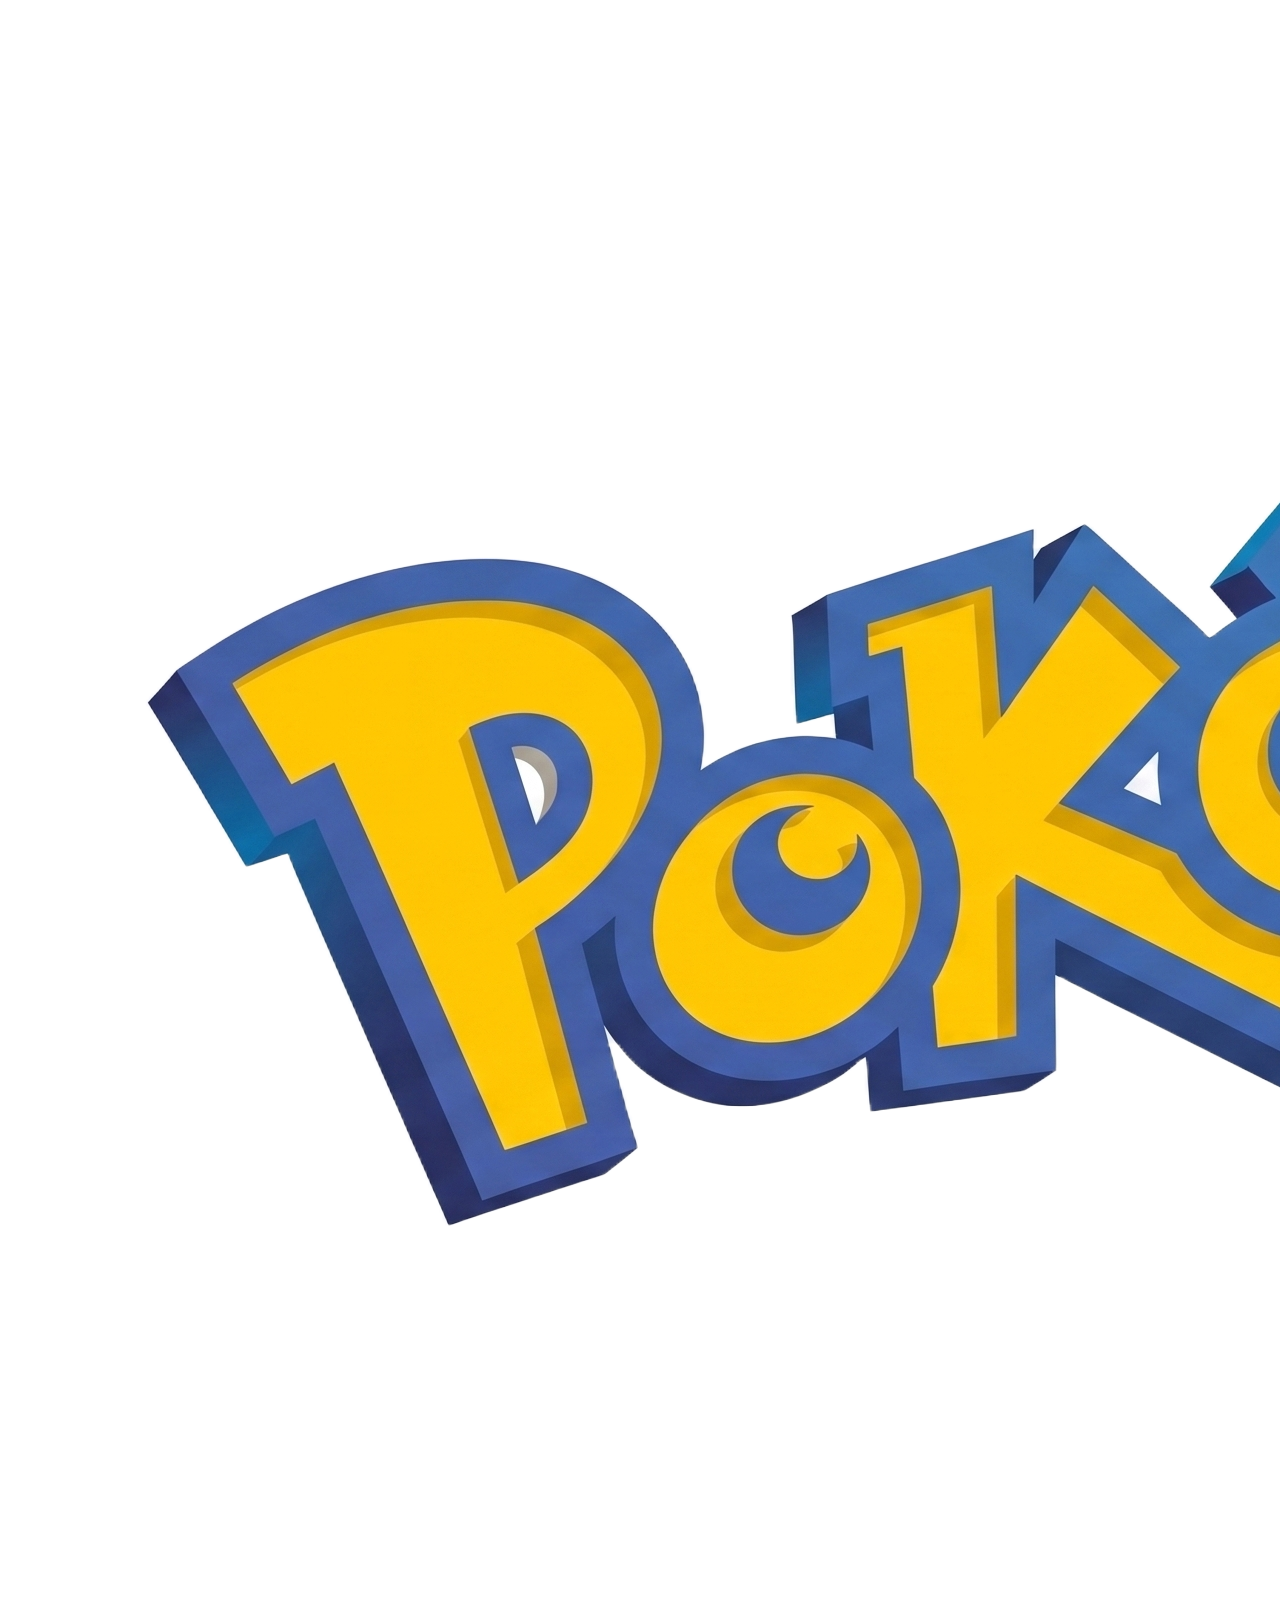
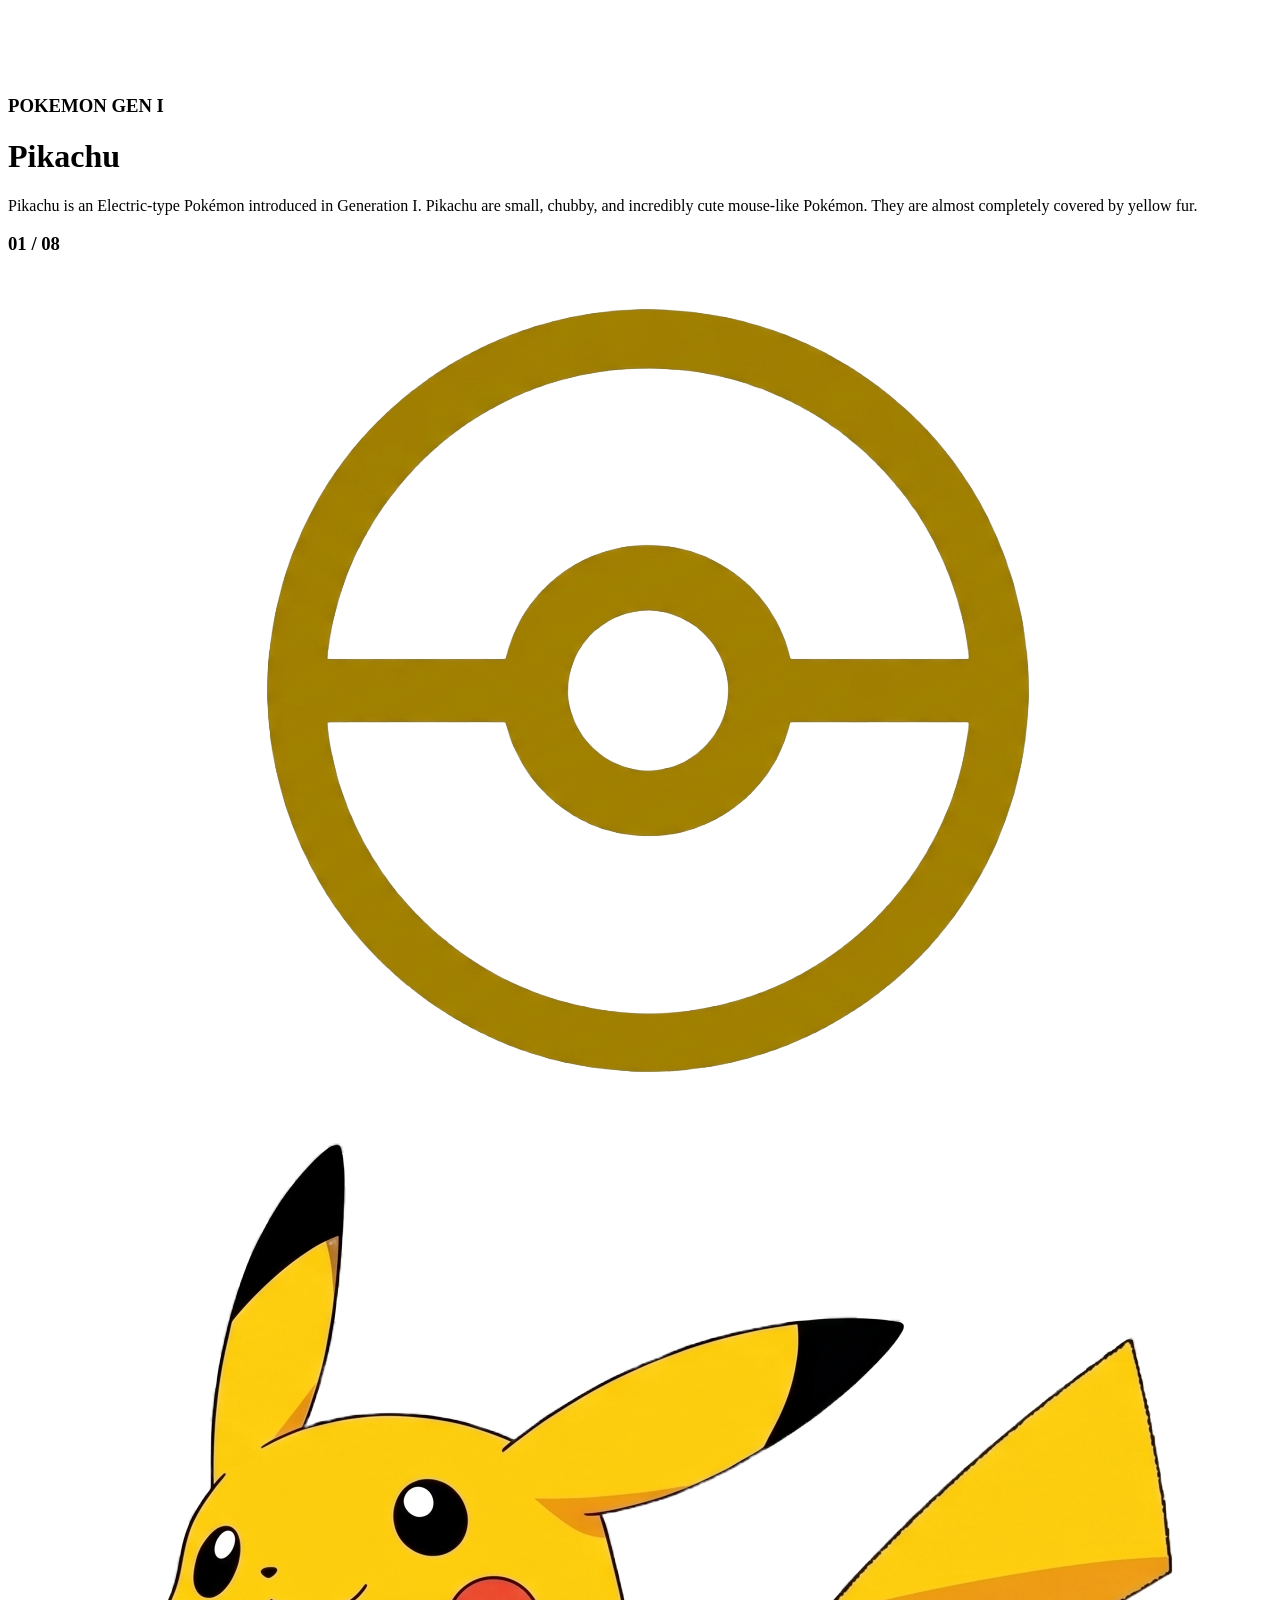
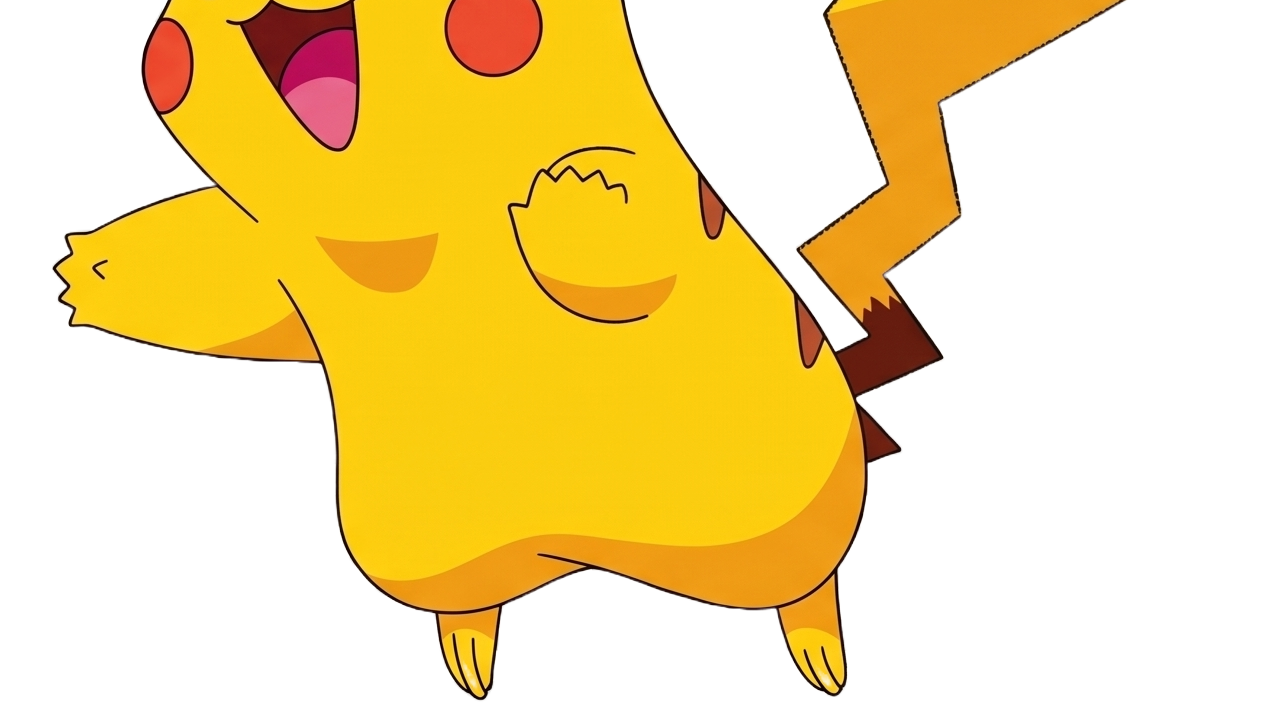
==== Assignment1/index.html @ 1bc1c977 "upload asin 1" ====
<!doctype html>
<html lang="en">

<head>
    <meta charset="UTF-8" />
    <meta name="viewport" content="width=device-width, initial-scale=1.0" />
    <link rel="preconnect" href="https://fonts.googleapis.com" />
    <link rel="preconnect" href="https://fonts.gstatic.com" crossorigin />
    <link href="https://fonts.googleapis.com/css2?family=Poppins:wght@400;600;800&display=swap" rel="stylesheet" />
    <link rel="stylesheet" href="A1.css" />
    <title>Assignment 1</title>
</head>

<body>
    <div class="container">
        <div class="l">
            <img class="logo" src="l1.png" alt="" />
            <div class="mid">
                <h3 id="heading">POKEMON GEN I</h3>
                <h1 id="title">Pikachu</h1>
                <p id="paragraph">Pikachu is an Electric-type Pokémon introduced in Generation I. Pikachu are small,
                    chubby, and
                    incredibly
                    cute mouse-like Pokémon. They are almost completely covered by yellow fur.</p>
                <h3 id="counter">
                    <div id="hipen"></div> 01 / 08
                </h3>
            </div>
            <img class="lower" src="lower.png" alt="">
        </div>

        <img class="img" src="a1.png" alt="" />
        <div class="r">
            <div class="menu">
                <div class="line1"></div>
                <div class="line2"></div>
                <div class="line3"></div>
            </div>
            <div class="page">
                <div class="cir" id="c1"></div>
                <div class="cir"></div>
                <div class="cir"></div>
                <div class="cir"></div>
                <div class="cir"></div>
            </div>
        </div>
    </div>
</body>

</html>
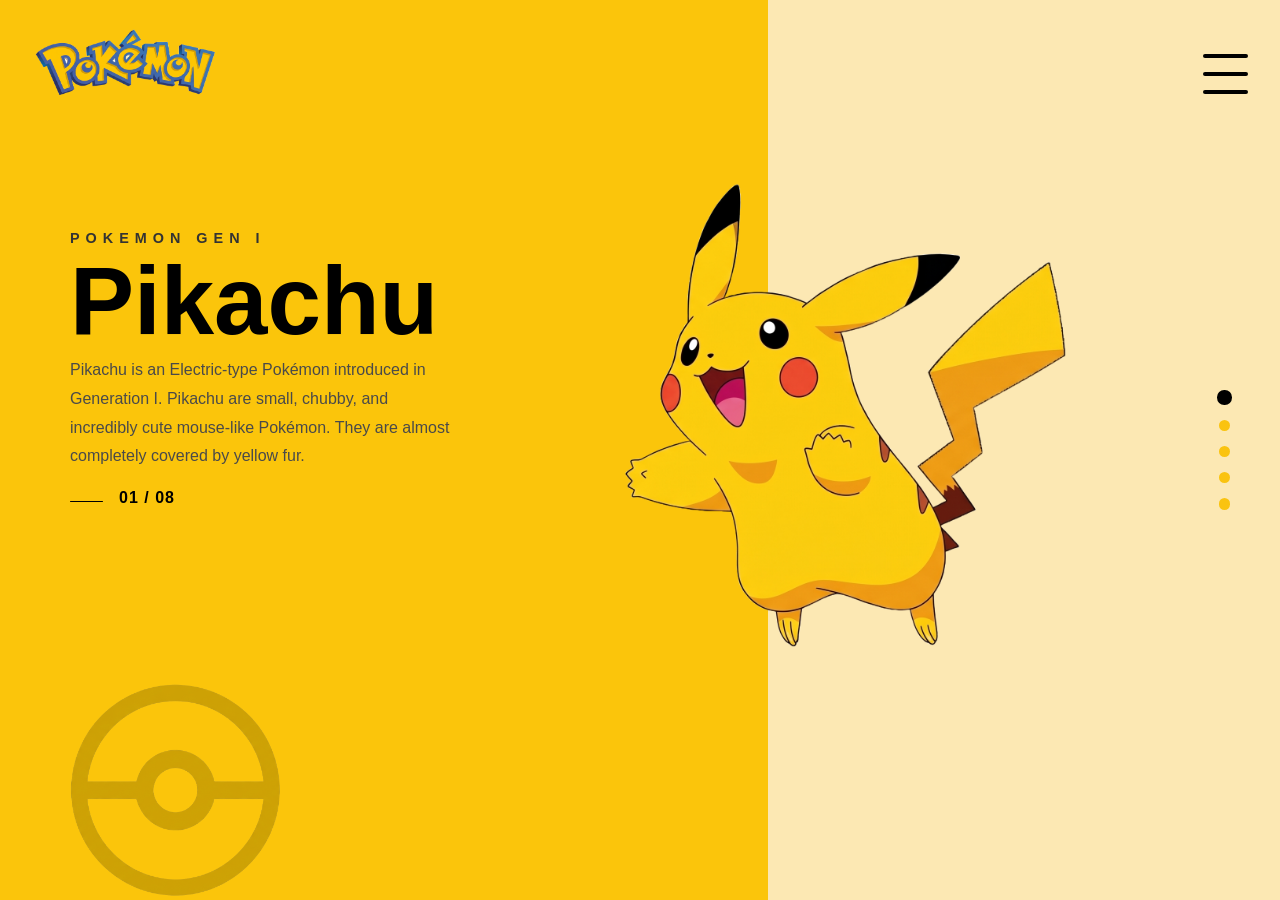
==== commit a2892933: "Update index.html" ====
--- a/Assignment1/index.html
+++ b/Assignment1/index.html
@@ -7,7 +7,7 @@
     <link rel="preconnect" href="https://fonts.googleapis.com" />
     <link rel="preconnect" href="https://fonts.gstatic.com" crossorigin />
     <link href="https://fonts.googleapis.com/css2?family=Poppins:wght@400;600;800&display=swap" rel="stylesheet" />
-    <link rel="stylesheet" href="A1.css" />
+    <link rel="stylesheet" href="style.css" />
     <title>Assignment 1</title>
 </head>
 
@@ -47,4 +47,4 @@
     </div>
 </body>
 
-</html>+</html>
--- a/Assignment1/style.css
+++ b/Assignment1/style.css
@@ -0,0 +1,144 @@
+* {
+  margin: 0;
+  padding: 0;
+  box-sizing: border-box;
+}
+html,
+body {
+  height: 100%;
+  width: 100%;
+}
+
+.container {
+  height: 100%;
+  display: grid;
+  grid-template-columns: 60% 40%;
+  overflow: hidden;
+}
+.l {
+  background-color: #fbc50b;
+  display: grid;
+  grid-template-rows: 20% 60% 20%;
+}
+.r {
+  background-color: #fce8b3;
+}
+.img {
+  height: 30rem;
+  width: 30rem;
+  position: absolute;
+  left: 47.5%;
+  top: 19%;
+}
+.logo {
+  height: 130px;
+  width: 200px;
+  position: relative;
+  left: 25px;
+}
+.line1 {
+  width: 45px;
+  height: 4px;
+  background: black;
+  border-radius: 9999px;
+  position: absolute;
+  top: 6%;
+  left: 94%;
+}
+.line2 {
+  width: 45px;
+  height: 4px;
+  background: black;
+  border-radius: 9999px;
+  position: absolute;
+  top: 8%;
+  left: 94%;
+}
+.line3 {
+  width: 45px;
+  height: 4px;
+  background: black;
+  border-radius: 9999px;
+  position: absolute;
+  left: 94%;
+  top: 10%;
+}
+.lower {
+  height: 230px;
+  width: 350px;
+  position: relative;
+  bottom: 45px;
+  opacity: 0.5;
+}
+.mid {
+  height: 100%;
+  width: 90%;
+  padding-left: 70px;
+  padding-top: 50px;
+}
+#heading {
+  font-family: "Poppins", sans-serif;
+  font-weight: 700;
+  font-size: 0.9rem;
+  letter-spacing: 6px;
+  text-transform: uppercase;
+  color: #333333;
+  margin: 0;
+}
+#title {
+  font-family: "Poppins", sans-serif;
+  font-weight: 600;
+  font-size: 6rem;
+  color: #000000;
+  margin: 0;
+  padding: 0;
+}
+#paragraph {
+  font-family: "Poppins", sans-serif;
+  font-weight: 400;
+  font-size: 1rem;
+  line-height: 1.8;
+  color: #4a4a4a;
+  max-width: 390px;
+}
+#counter {
+  font-family: "Poppins", sans-serif;
+  font-weight: 600;
+  font-size: 1rem;
+  letter-spacing: 1px;
+  margin-top: 18px;
+  display: flex;
+}
+#hipen {
+  width: 33px;
+  height: 1px;
+  background-color: black;
+  border-radius: 9999px;
+  margin-top: 12px;
+  margin-right: 16px;
+}
+.cir {
+  height: 0.7rem;
+  width: 0.7rem;
+  background-color: #fac310;
+  position: relative;
+  border-radius: 50%;
+  line-height: 1.5;
+}
+.page {
+  height: 100%;
+  width: 100%;
+  display: flex;
+  flex-direction: column;
+  justify-content: center;
+  align-items: flex-end;
+  gap: 15px;
+  padding-right: 50px;
+  line-height: 100rem;
+}
+#c1 {
+  height: 0.9rem;
+  width: 0.9em;
+  background-color: #000000;
+  left: 0.1rem;
+}
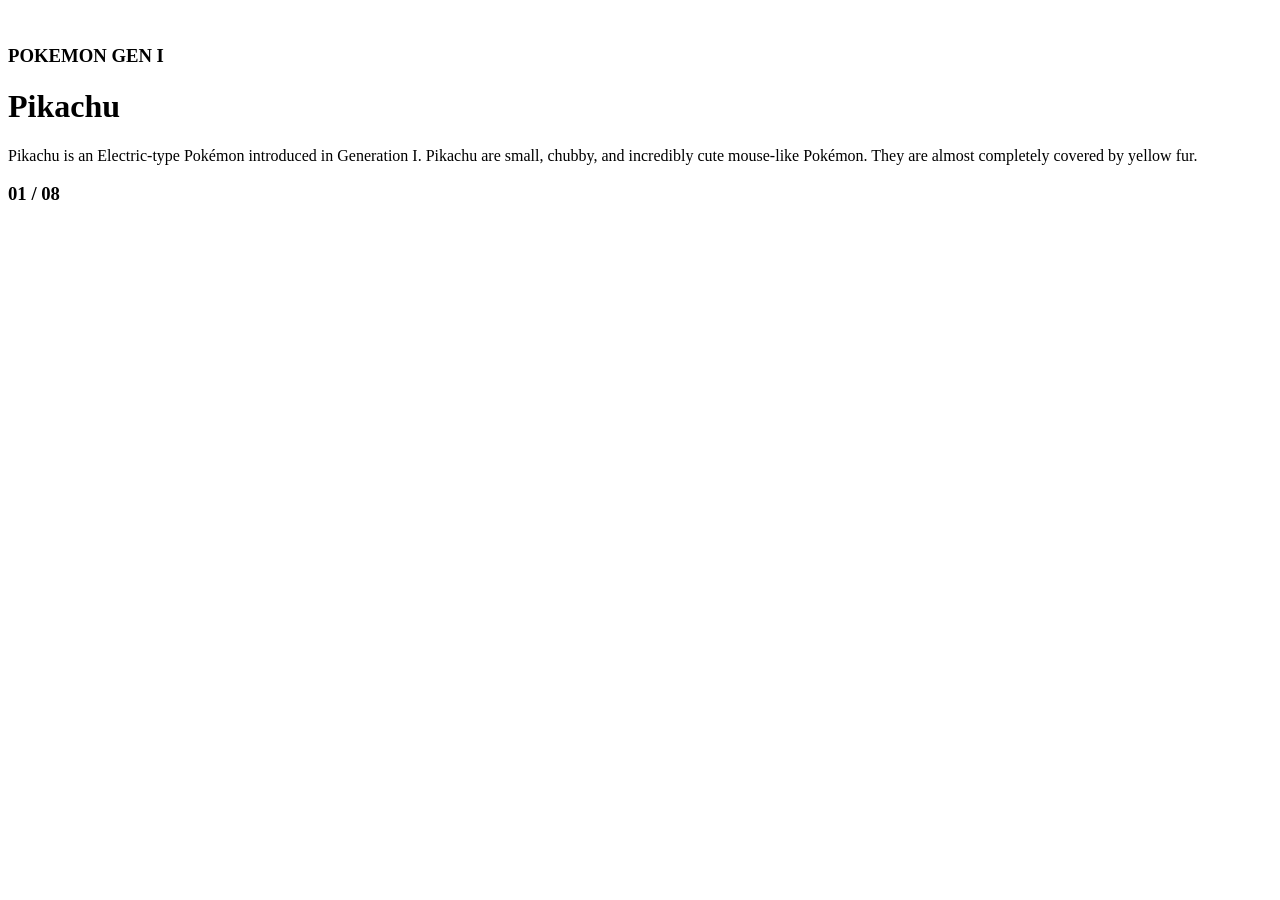
==== commit 3a8063ed: "Update index.html" ====
--- a/Assignment1/index.html
+++ b/Assignment1/index.html
@@ -7,14 +7,14 @@
     <link rel="preconnect" href="https://fonts.googleapis.com" />
     <link rel="preconnect" href="https://fonts.gstatic.com" crossorigin />
     <link href="https://fonts.googleapis.com/css2?family=Poppins:wght@400;600;800&display=swap" rel="stylesheet" />
-    <link rel="stylesheet" href="style.css" />
+    <link rel="stylesheet" href="/style.css" />
     <title>Assignment 1</title>
 </head>
 
 <body>
     <div class="container">
         <div class="l">
-            <img class="logo" src="l1.png" alt="" />
+            <img class="logo" src="/l1.png" alt="" />
             <div class="mid">
                 <h3 id="heading">POKEMON GEN I</h3>
                 <h1 id="title">Pikachu</h1>
@@ -26,10 +26,10 @@
                     <div id="hipen"></div> 01 / 08
                 </h3>
             </div>
-            <img class="lower" src="lower.png" alt="">
+            <img class="lower" src="/lower.png" alt="">
         </div>
 
-        <img class="img" src="a1.png" alt="" />
+        <img class="img" src="/a1.png" alt="" />
         <div class="r">
             <div class="menu">
                 <div class="line1"></div>
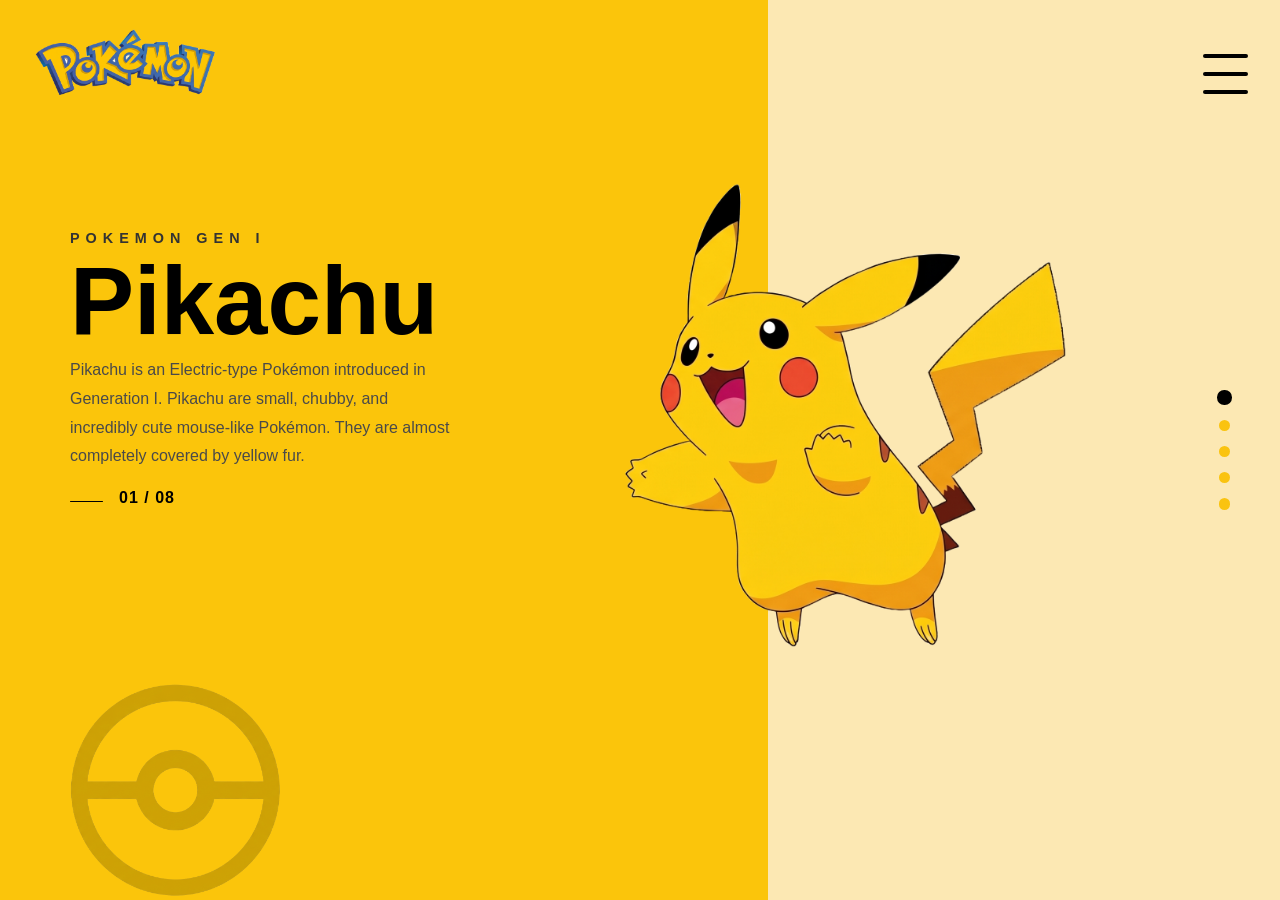
==== commit 42b2be9b: "Update index.html" ====
--- a/Assignment1/index.html
+++ b/Assignment1/index.html
@@ -7,14 +7,14 @@
     <link rel="preconnect" href="https://fonts.googleapis.com" />
     <link rel="preconnect" href="https://fonts.gstatic.com" crossorigin />
     <link href="https://fonts.googleapis.com/css2?family=Poppins:wght@400;600;800&display=swap" rel="stylesheet" />
-    <link rel="stylesheet" href="/style.css" />
+    <link rel="stylesheet" href="./style.css" />
     <title>Assignment 1</title>
 </head>
 
 <body>
     <div class="container">
         <div class="l">
-            <img class="logo" src="/l1.png" alt="" />
+            <img class="logo" src="./l1.png" alt="" />
             <div class="mid">
                 <h3 id="heading">POKEMON GEN I</h3>
                 <h1 id="title">Pikachu</h1>
@@ -26,10 +26,10 @@
                     <div id="hipen"></div> 01 / 08
                 </h3>
             </div>
-            <img class="lower" src="/lower.png" alt="">
+            <img class="lower" src="./lower.png" alt="">
         </div>
 
-        <img class="img" src="/a1.png" alt="" />
+        <img class="img" src="./a1.png" alt="" />
         <div class="r">
             <div class="menu">
                 <div class="line1"></div>
--- a/Assignment1/style.css
+++ b/Assignment1/style.css
@@ -0,0 +1,144 @@
+* {
+  margin: 0;
+  padding: 0;
+  box-sizing: border-box;
+}
+html,
+body {
+  height: 100%;
+  width: 100%;
+}
+
+.container {
+  height: 100%;
+  display: grid;
+  grid-template-columns: 60% 40%;
+  overflow: hidden;
+}
+.l {
+  background-color: #fbc50b;
+  display: grid;
+  grid-template-rows: 20% 60% 20%;
+}
+.r {
+  background-color: #fce8b3;
+}
+.img {
+  height: 30rem;
+  width: 30rem;
+  position: absolute;
+  left: 47.5%;
+  top: 19%;
+}
+.logo {
+  height: 130px;
+  width: 200px;
+  position: relative;
+  left: 25px;
+}
+.line1 {
+  width: 45px;
+  height: 4px;
+  background: black;
+  border-radius: 9999px;
+  position: absolute;
+  top: 6%;
+  left: 94%;
+}
+.line2 {
+  width: 45px;
+  height: 4px;
+  background: black;
+  border-radius: 9999px;
+  position: absolute;
+  top: 8%;
+  left: 94%;
+}
+.line3 {
+  width: 45px;
+  height: 4px;
+  background: black;
+  border-radius: 9999px;
+  position: absolute;
+  left: 94%;
+  top: 10%;
+}
+.lower {
+  height: 230px;
+  width: 350px;
+  position: relative;
+  bottom: 45px;
+  opacity: 0.5;
+}
+.mid {
+  height: 100%;
+  width: 90%;
+  padding-left: 70px;
+  padding-top: 50px;
+}
+#heading {
+  font-family: "Poppins", sans-serif;
+  font-weight: 700;
+  font-size: 0.9rem;
+  letter-spacing: 6px;
+  text-transform: uppercase;
+  color: #333333;
+  margin: 0;
+}
+#title {
+  font-family: "Poppins", sans-serif;
+  font-weight: 600;
+  font-size: 6rem;
+  color: #000000;
+  margin: 0;
+  padding: 0;
+}
+#paragraph {
+  font-family: "Poppins", sans-serif;
+  font-weight: 400;
+  font-size: 1rem;
+  line-height: 1.8;
+  color: #4a4a4a;
+  max-width: 390px;
+}
+#counter {
+  font-family: "Poppins", sans-serif;
+  font-weight: 600;
+  font-size: 1rem;
+  letter-spacing: 1px;
+  margin-top: 18px;
+  display: flex;
+}
+#hipen {
+  width: 33px;
+  height: 1px;
+  background-color: black;
+  border-radius: 9999px;
+  margin-top: 12px;
+  margin-right: 16px;
+}
+.cir {
+  height: 0.7rem;
+  width: 0.7rem;
+  background-color: #fac310;
+  position: relative;
+  border-radius: 50%;
+  line-height: 1.5;
+}
+.page {
+  height: 100%;
+  width: 100%;
+  display: flex;
+  flex-direction: column;
+  justify-content: center;
+  align-items: flex-end;
+  gap: 15px;
+  padding-right: 50px;
+  line-height: 100rem;
+}
+#c1 {
+  height: 0.9rem;
+  width: 0.9em;
+  background-color: #000000;
+  left: 0.1rem;
+}
